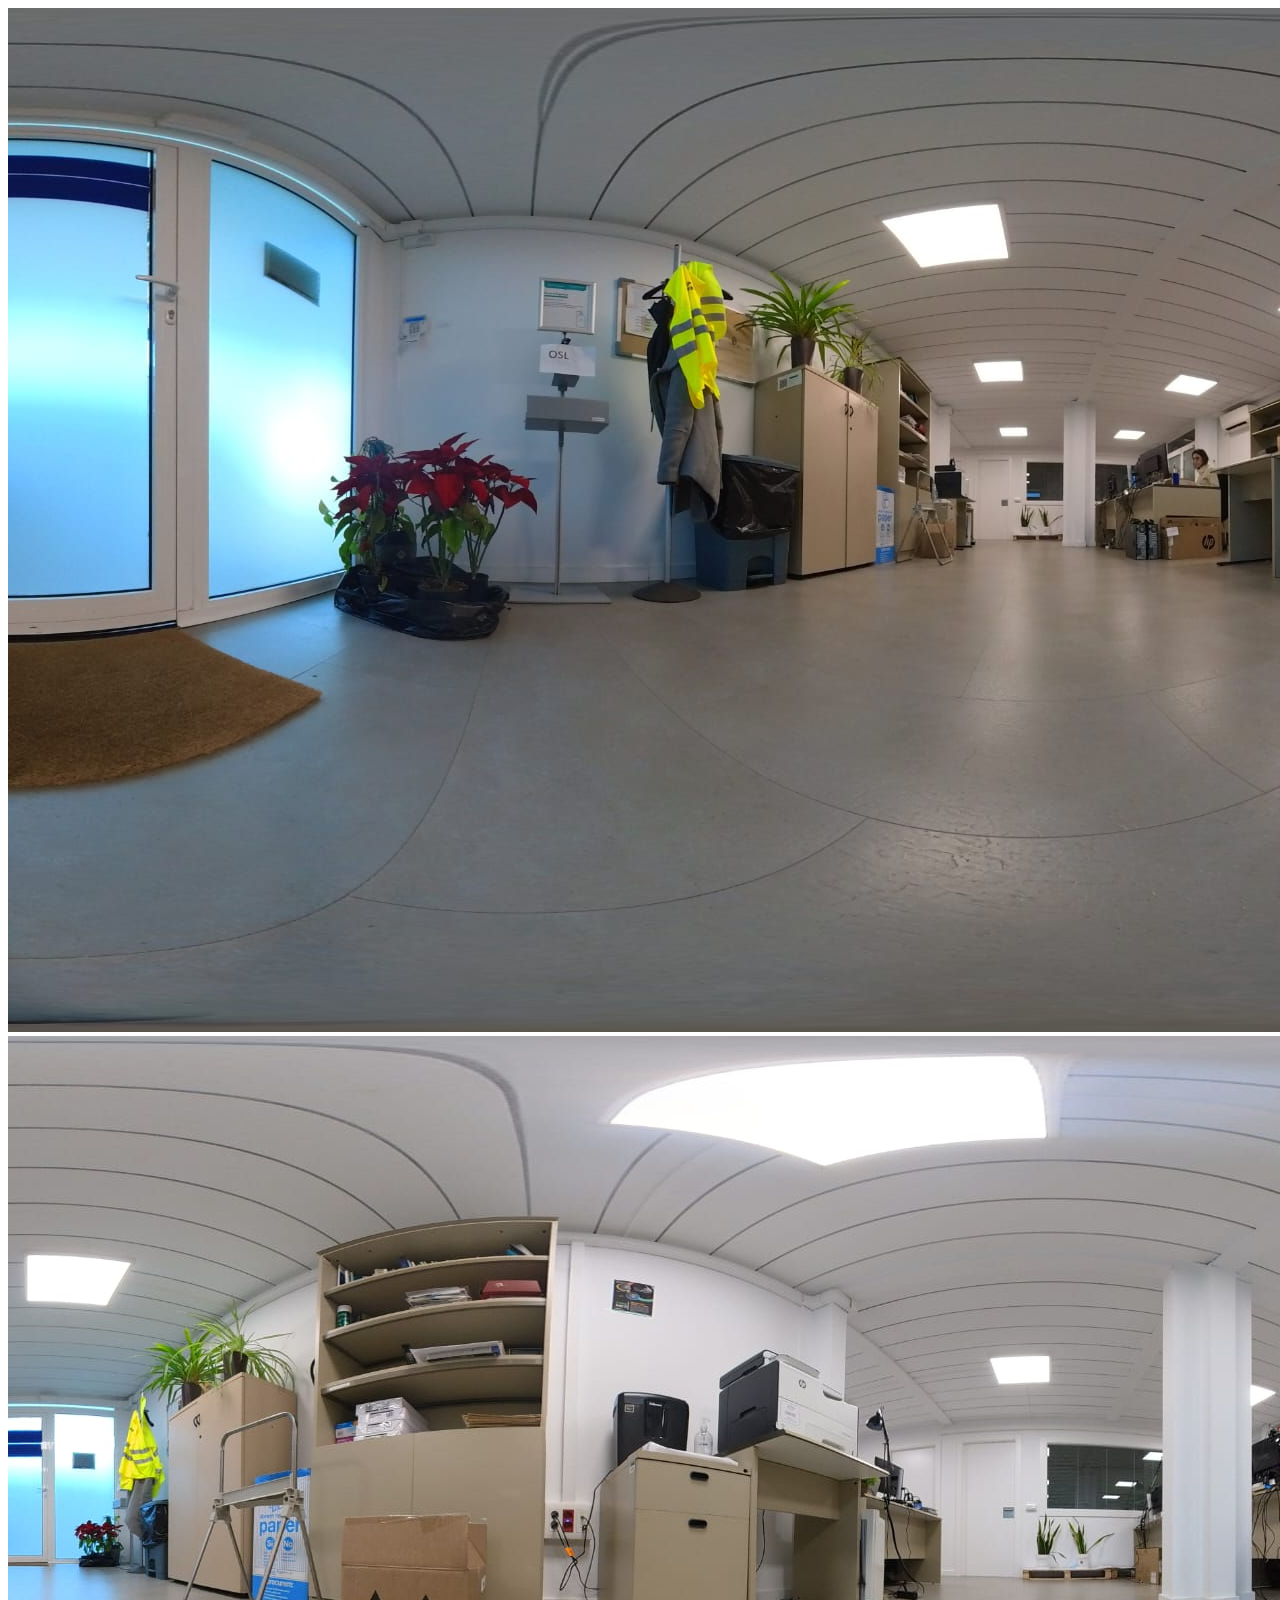
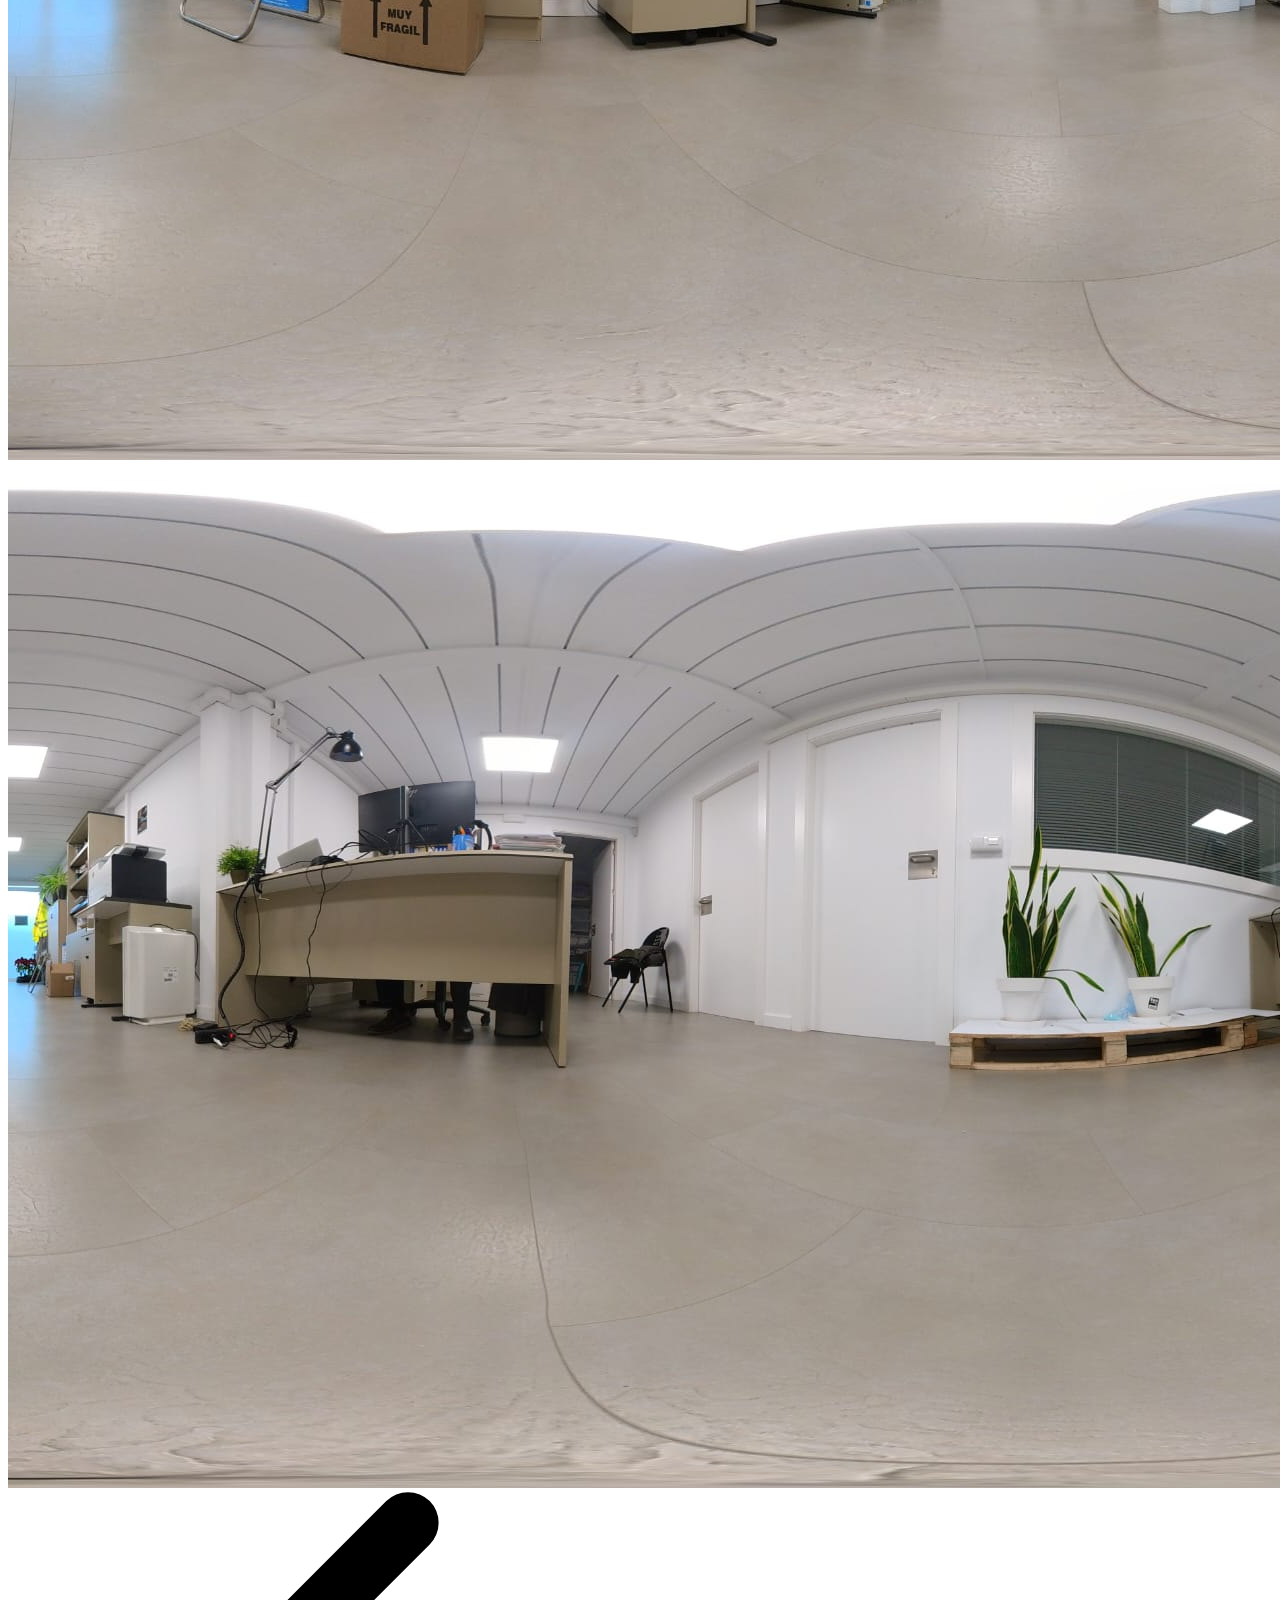
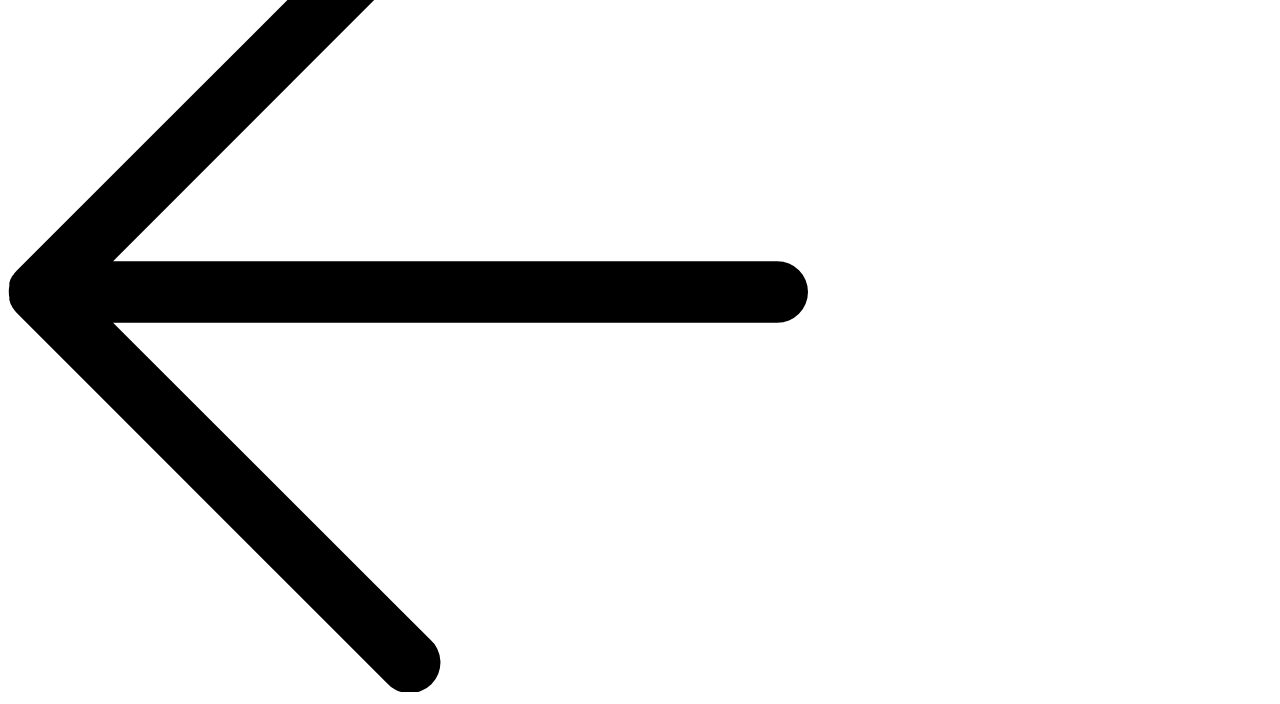
==== main.html @ fc1f2d2e "first commit" ====
<!DOCTYPE html>
<html>
  <head>
    <link rel="icon" type="image/x-icon" href="arrow.jpg">
    <title>Riscos Laborals 360</title>
    <meta charset="UTF-8">
    <meta name="viewport" content="width=device-width, initial-scale=1.0">
    <title>360 OFICINA</title>
    <!-- Aquí es carrega el fitxer JavaScript extern -->
    <script src="https://aframe.io/releases/1.7.1/aframe.min.js"></script>
    <script src="adaptador.js" defer></script>
    <script src="ratoli.js" defer></script>
    <script src="navegacio.js" defer></script>
    <script src="components.js" defer></script>
    
    <link rel="stylesheet" href="estils.css">
  </head>
  <body>
    <a-scene vr-mode-ui="enabled: true">
      <a-assets>
        <audio id="click-sound" src="https://cdn.aframe.io/360-image-gallery-boilerplate/audio/click.ogg"></audio>
        <img id="img1" src="1.jpg">
        <img id="img2" src="2.jpg">
        <img id="img3" src="3.jpg">
        <img id="arrow" src="arrow2.svg">
      </a-assets>

      <!-- Escena 1 -->
      <a-entity id="scene1" visible="true">
        <a-sky src="#img1"></a-sky>
        <a-plane id="forward-arrow1" arrow-button position="1 1 -4"></a-plane>

        <!-- Panell de configuració 3D millorat -->
        <a-entity id="configPanel" position="0 2.5 -3" visible="false">
          <!-- Fons del panell -->
          <a-box position="0 0 0" width="3" height="2" depth="0.1" color="#333" opacity="0.95"></a-box>
          
          <!-- Secció Color -->
          <a-entity position="-1.2 0.7 0.1" text="value: Color; align: center; width: 1.5; color: white; font-size: 0.08"></a-entity>
          <a-entity id="colorPicker" position="-1.2 0.3 0.1" 
                  geometry="primitive: circle; radius: 0.2"
                  material="color: #001489; shader: flat"
                  class="clickable"
                  animation__hover="property: scale; to: 1.1 1.1 1.1; startEvents: mouseenter; dur: 200"
                  animation__leave="property: scale; to: 1 1 1; startEvents: mouseleave; dur: 200">
          </a-entity>

          <!-- Secció Mida -->
          <a-entity position="0 0.7 0.1" text="value: Mida; align: center; width: 1.5; color: white; font-size: 0.08"></a-entity>
          <a-entity position="0 0.3 0.1">
              <a-entity class="slider-minus clickable" position="-0.4 0 0"
                      geometry="primitive: circle; radius: 0.15"
                      material="color: #666; shader: flat"
                      text="value: -; align: center; width: 0.5; color: white"
                      animation__hover="property: scale; to: 1.2 1.2 1.2; startEvents: mouseenter; dur: 200"
                      animation__click="property: material.color; to: #444; startEvents: click; dur: 200">
              </a-entity>
              
              <a-entity class="slider-value" position="0 0 0" 
                      text="value: 0.08; align: center; width: 1.0; color: white"></a-entity>
              
              <a-entity class="slider-plus clickable" position="0.4 0 0"
                      geometry="primitive: circle; radius: 0.15"
                      material="color: #666; shader: flat"
                      text="value: +; align: center; width: 0.5; color: white"
                      animation__hover="property: scale; to: 1.2 1.2 1.2; startEvents: mouseenter; dur: 200"
                      animation__click="property: material.color; to: #444; startEvents: click; dur: 200">
              </a-entity>
          </a-entity>

          <!-- Secció Opacitat -->
          <a-entity position="1.2 0.7 0.1" text="value: Opacitat; align: center; width: 1.5; color: white; font-size: 0.08"></a-entity>
          <a-entity position="1.2 0.3 0.1">
              <a-entity class="slider-minus clickable" position="-0.4 0 0"
                      geometry="primitive: circle; radius: 0.15"
                      material="color: #666; shader: flat"
                      text="value: -; align: center; width: 0.5; color: white"
                      animation__hover="property: scale; to: 1.2 1.2 1.2; startEvents: mouseenter; dur: 200"
                      animation__click="property: material.color; to: #444; startEvents: click; dur: 200">
              </a-entity>
              
              <a-entity class="slider-value" position="0 0 0" 
                      text="value: 0.8; align: center; width: 1.0; color: white"></a-entity>
              
              <a-entity class="slider-plus clickable" position="0.4 0 0"
                      geometry="primitive: circle; radius: 0.15"
                      material="color: #666; shader: flat"
                      text="value: +; align: center; width: 0.5; color: white"
                      animation__hover="property: scale; to: 1.2 1.2 1.2; startEvents: mouseenter; dur: 200"
                      animation__click="property: material.color; to: #444; startEvents: click; dur: 200">
              </a-entity>
          </a-entity>
        </a-entity>

        <!-- Botó de configuració 3D millorat -->
        <a-entity id="configButton" position="1.5 2 -3" 
                geometry="primitive: circle; radius: 0.25"
                material="color: #666; shader: flat; opacity: 0.9"
                class="clickable"
                text="value: ⚙; align: center; width: 0.6; color: white"
                animation__hover="property: scale; to: 1.2 1.2 1.2; startEvents: mouseenter; dur: 200"
                animation__click="property: rotation; to: 0 0 360; dur: 1000; easing: linear">
        </a-entity>
      </a-entity>

      <!-- Escena 2 -->
      <a-entity id="scene2" visible="false">
        <a-sky src="#img2"></a-sky>
        <a-plane id="back-arrow2" arrow-button position="-1 1 -4"></a-plane>
        <a-plane id="forward-arrow2" arrow-button position="1 1 -4"></a-plane>
      </a-entity>

      <!-- Escena 3 -->
      <a-entity id="scene3" visible="false">
        <a-sky src="#img3"></a-sky>
        <a-plane id="back-arrow3" arrow-button position="-1 1 -4"></a-plane>
      </a-entity>

      <!-- Càmera -->
      <a-camera position="0 1.6 0" >
        <a-cursor
        id="cursor"
        color="#00FF00" 
        radius="0.2 " 
        opacity="0.8"
        material="shader: flat; color: #001489">
        </a-cursor>
      </a-camera>
    </a-scene>

    <!-- Botó de configuració                     
    <div id="CONFIGURACIO">
      <div id="configButton">Configurar Cursor</div>
        
        <div class="controls" id="cursorControls">
          <label for="cursorColor">Color del cursor:</label>
          <input type="color" id="cursorColor" value="#001489">
x
          <label for="cursorSize">Mida del cursor:</label>
          <input type="range" id="cursorSize" min="0.05" max="0.2" step="0.01" value="0.08">

          <label for="cursorOpacity">Opacitat del cursor: </label>
          <input type="range" id="cursorOpacity" min="0" max="1" step="0.01" value="0.08">
        </div>
      </div>
     --> 
    
  </body>
 
</html>
---- estils.css ----
/* estils.css */
/* Estils per als controls */ 
  
 /* Elimina l'estil anterior del panell de configuració */
#CONFIGURACIO { display: none; }

.clickable:hover {
  opacity: 1 !important;
  transform: scale(1.1);
  transition: all 0.3s ease;
}
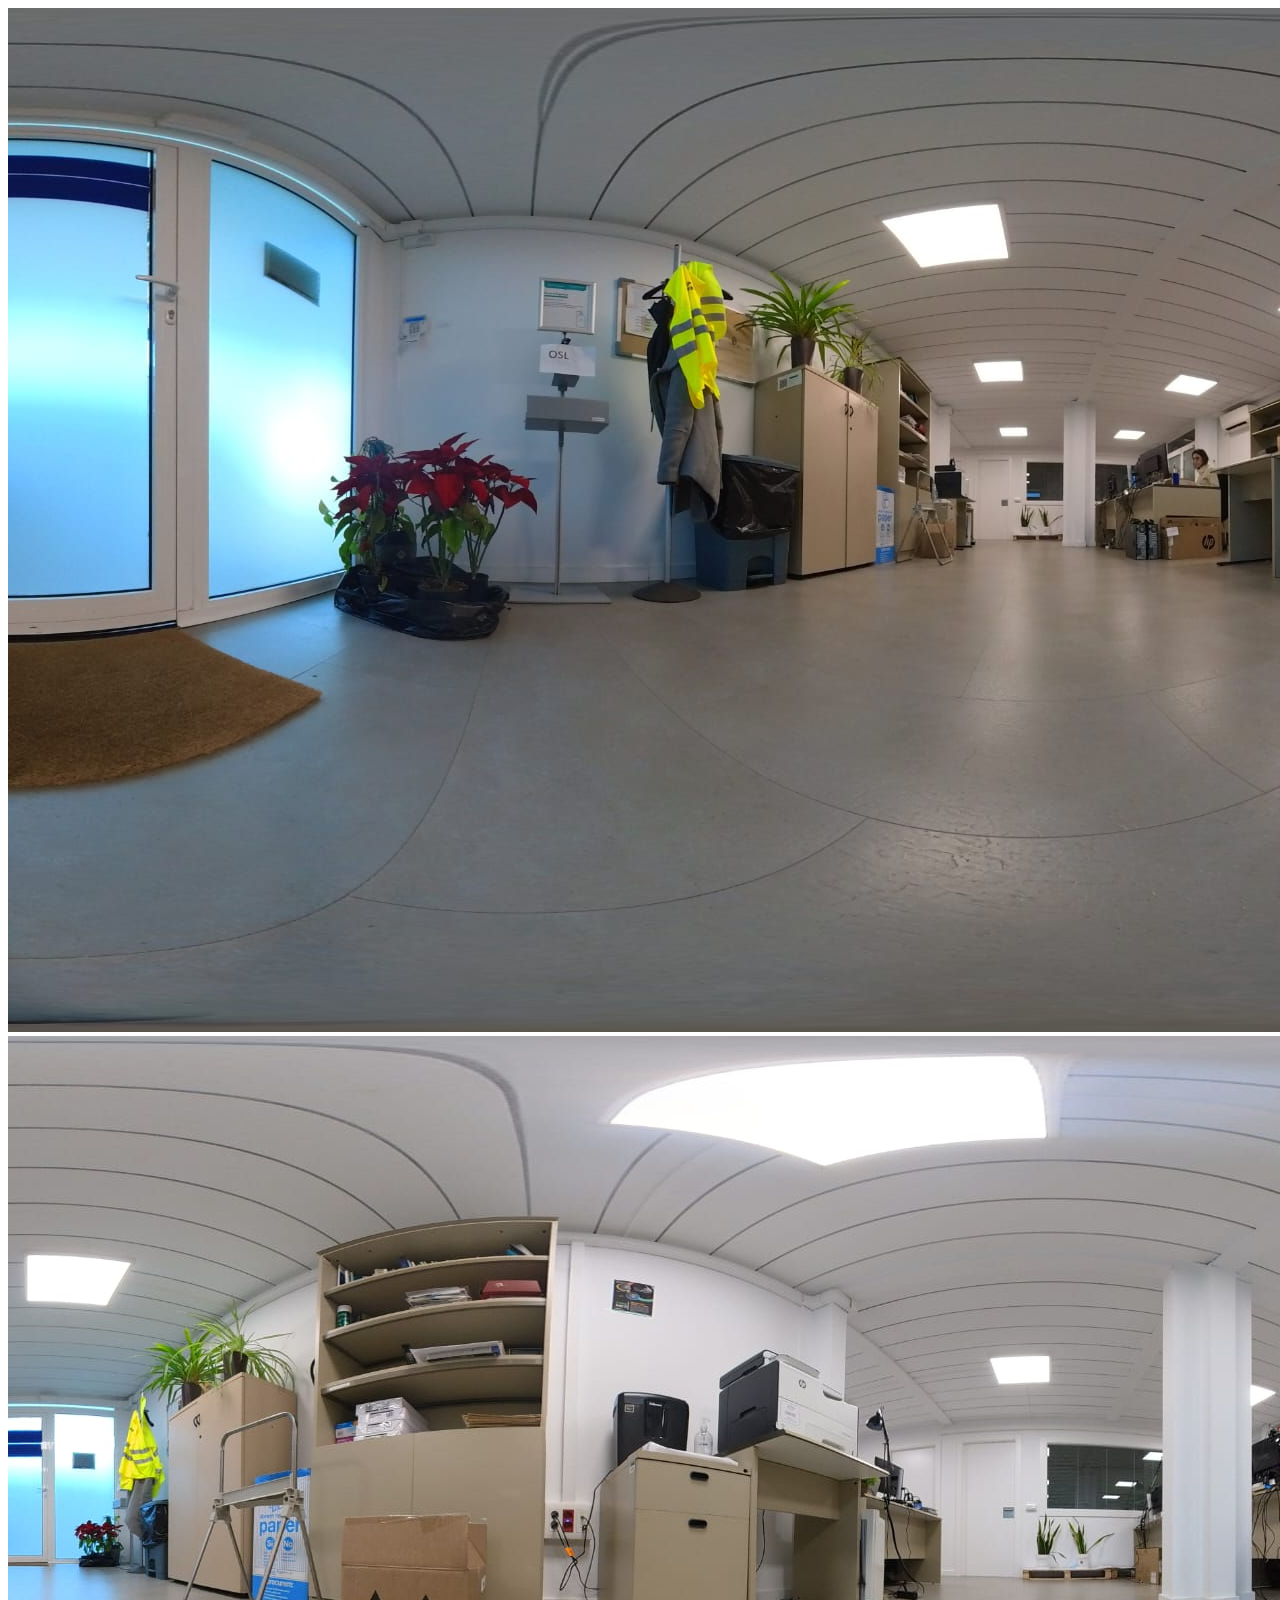
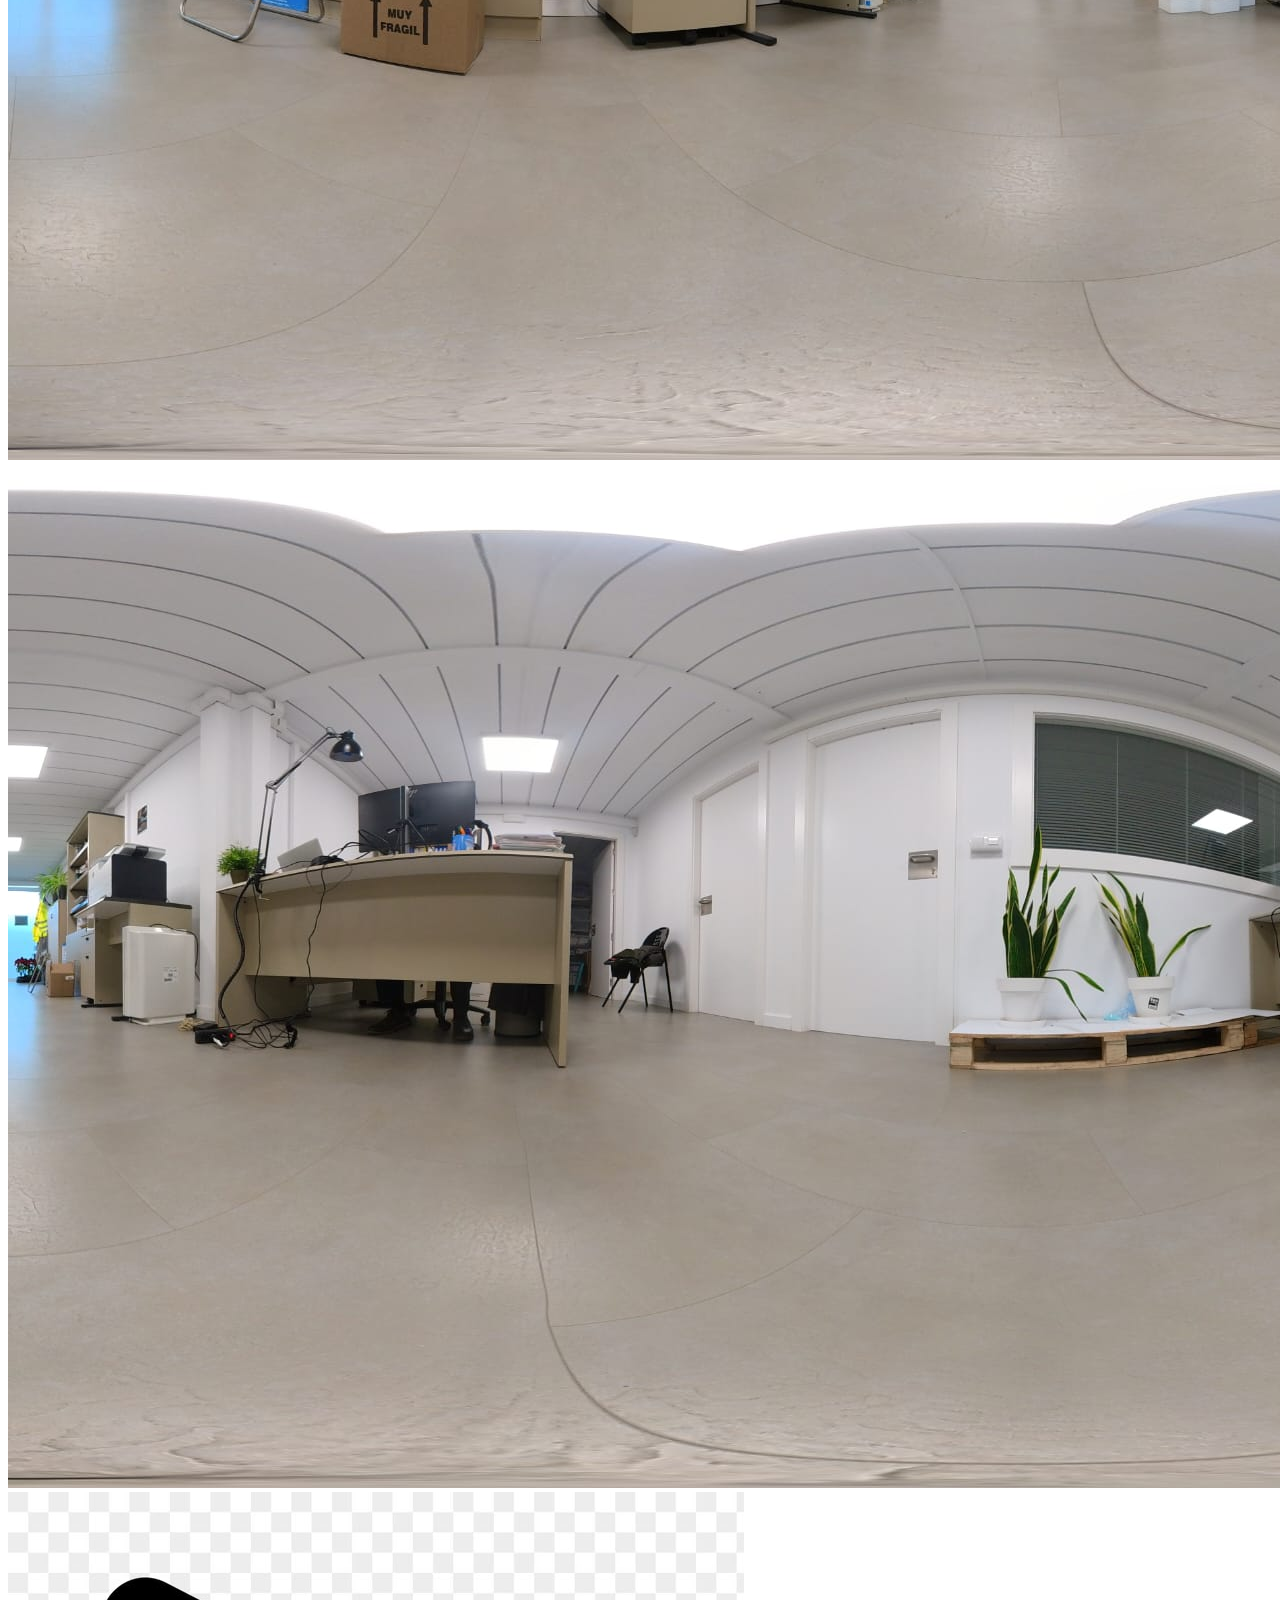
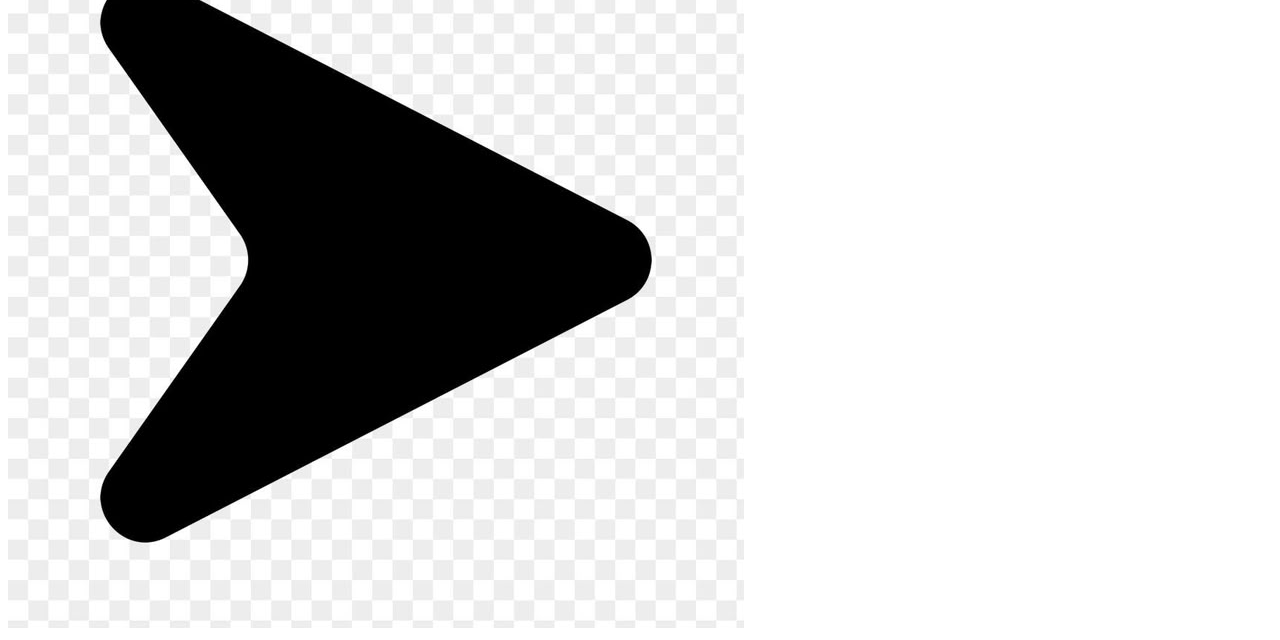
==== commit 8af4171c: "canvis" ====
--- a/main.html
+++ b/main.html
@@ -1,28 +1,28 @@
 <!DOCTYPE html>
 <html>
   <head>
-    <link rel="icon" type="image/x-icon" href="arrow.jpg">
+    <link rel="icon" type="image/x-icon" href="assets/models/arrow.jpg">
     <title>Riscos Laborals 360</title>
     <meta charset="UTF-8">
     <meta name="viewport" content="width=device-width, initial-scale=1.0">
     <title>360 OFICINA</title>
     <!-- Aquí es carrega el fitxer JavaScript extern -->
     <script src="https://aframe.io/releases/1.7.1/aframe.min.js"></script>
-    <script src="adaptador.js" defer></script>
-    <script src="ratoli.js" defer></script>
-    <script src="navegacio.js" defer></script>
-    <script src="components.js" defer></script>
+    <script src="js/adaptador.js" defer></script>
+    <script src="js/ratoli.js" defer></script>
+    <script src="js/navegacio.js" defer></script>
+    <script src="js/components.js" defer></script>
     
-    <link rel="stylesheet" href="estils.css">
+    <link rel="stylesheet" href="css/estils.css">
   </head>
   <body>
     <a-scene vr-mode-ui="enabled: true">
       <a-assets>
         <audio id="click-sound" src="https://cdn.aframe.io/360-image-gallery-boilerplate/audio/click.ogg"></audio>
-        <img id="img1" src="1.jpg">
-        <img id="img2" src="2.jpg">
-        <img id="img3" src="3.jpg">
-        <img id="arrow" src="arrow2.svg">
+        <img id="img1" src="/assets/imatges/1.jpg">
+        <img id="img2" src="/assets/imatges/2.jpg">
+        <img id="img3" src="/assets/imatges/3.jpg">
+        <img id="arrow" src="/assets/models/arrow.jpg">
       </a-assets>
 
       <!-- Escena 1 -->
--- a/css/estils.css
+++ b/css/estils.css
@@ -0,0 +1,11 @@
+/* estils.css */
+/* Estils per als controls */ 
+  
+ /* Elimina l'estil anterior del panell de configuració */
+#CONFIGURACIO { display: none; }
+
+.clickable:hover {
+  opacity: 1 !important;
+  transform: scale(1.1);
+  transition: all 0.3s ease;
+}